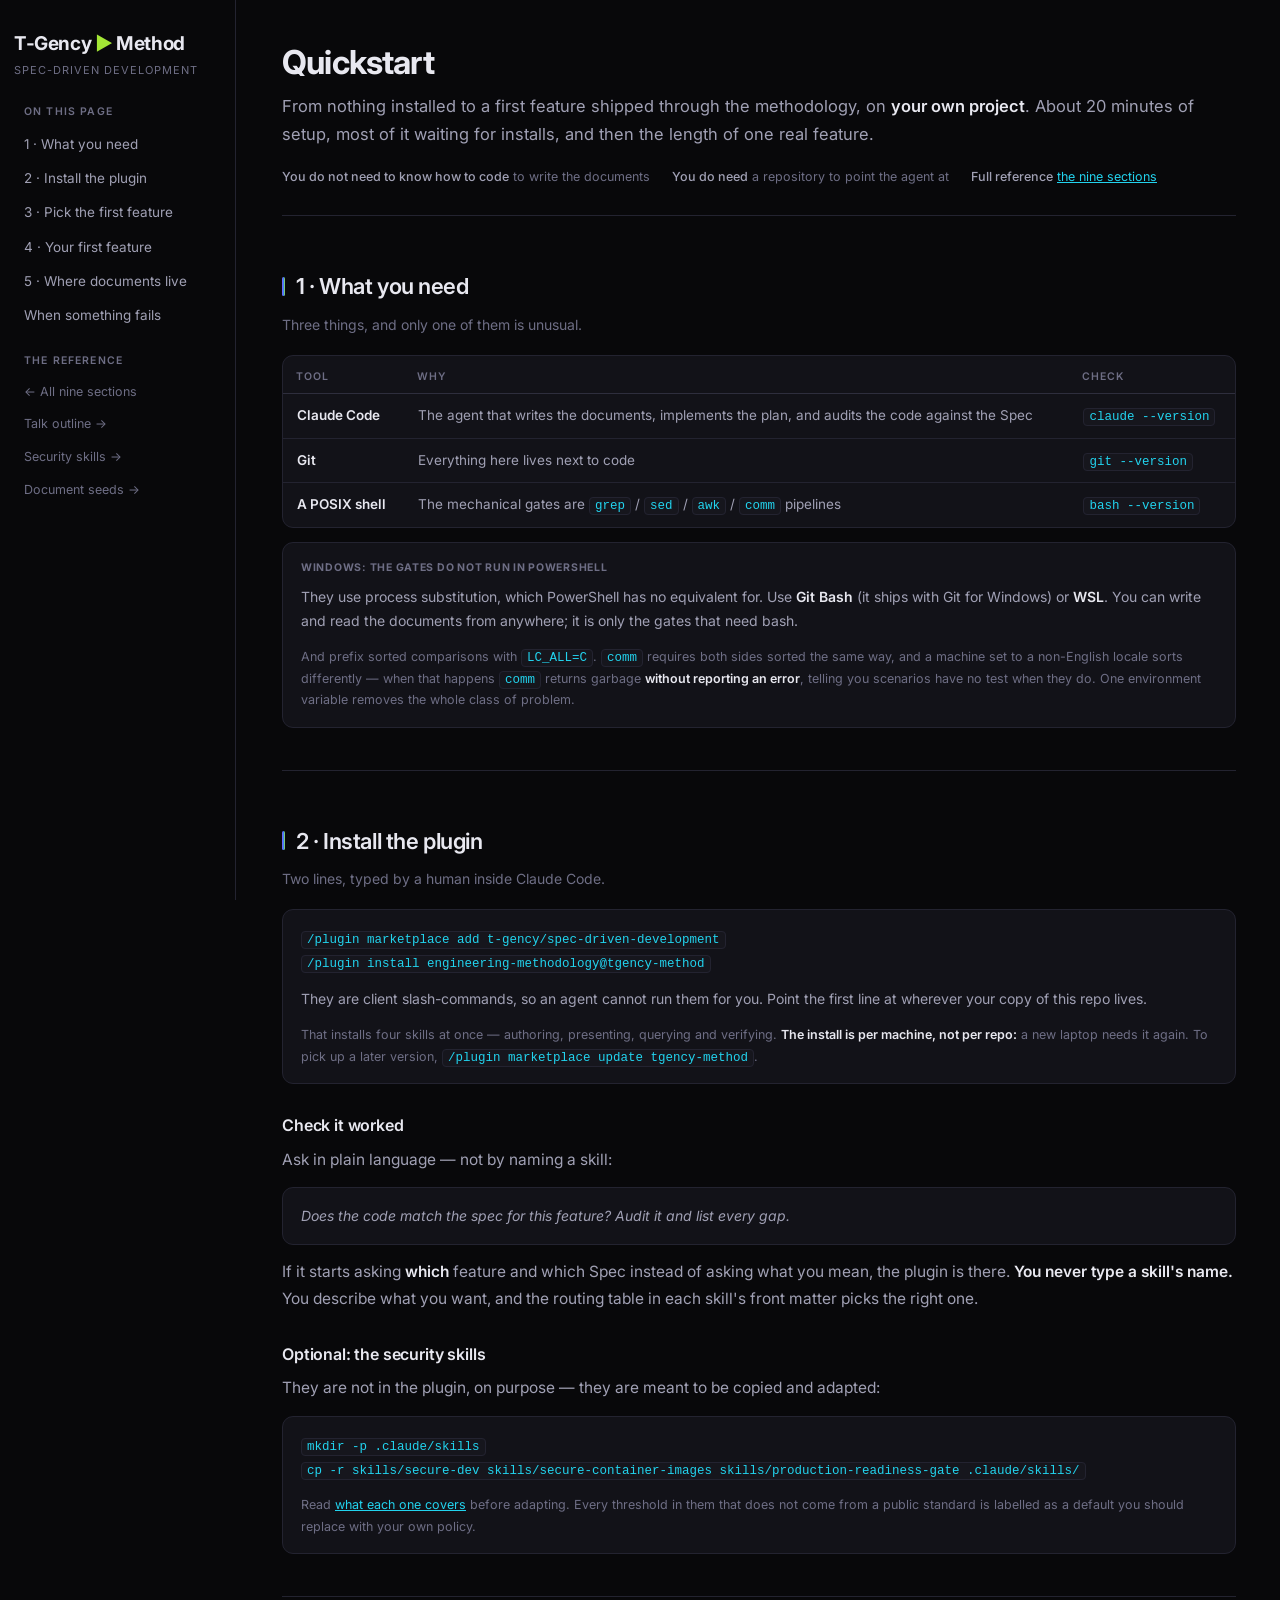
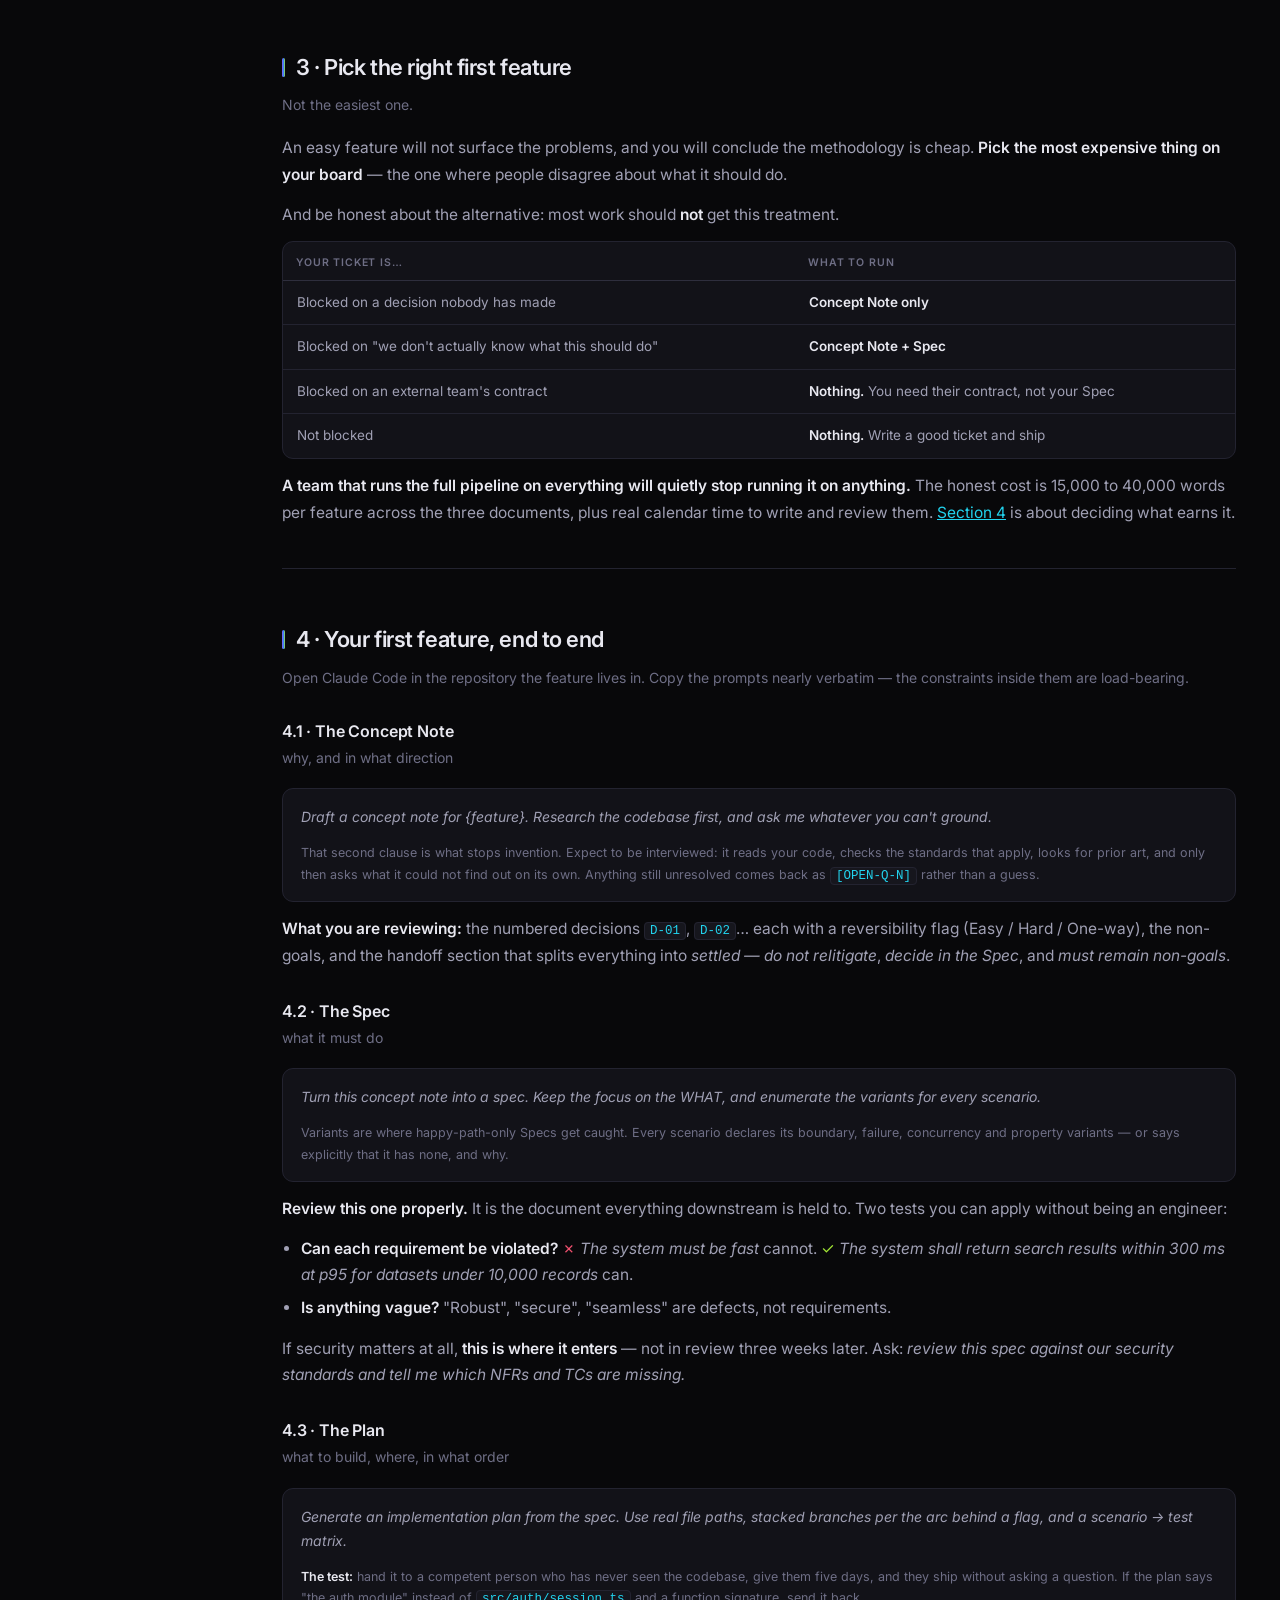
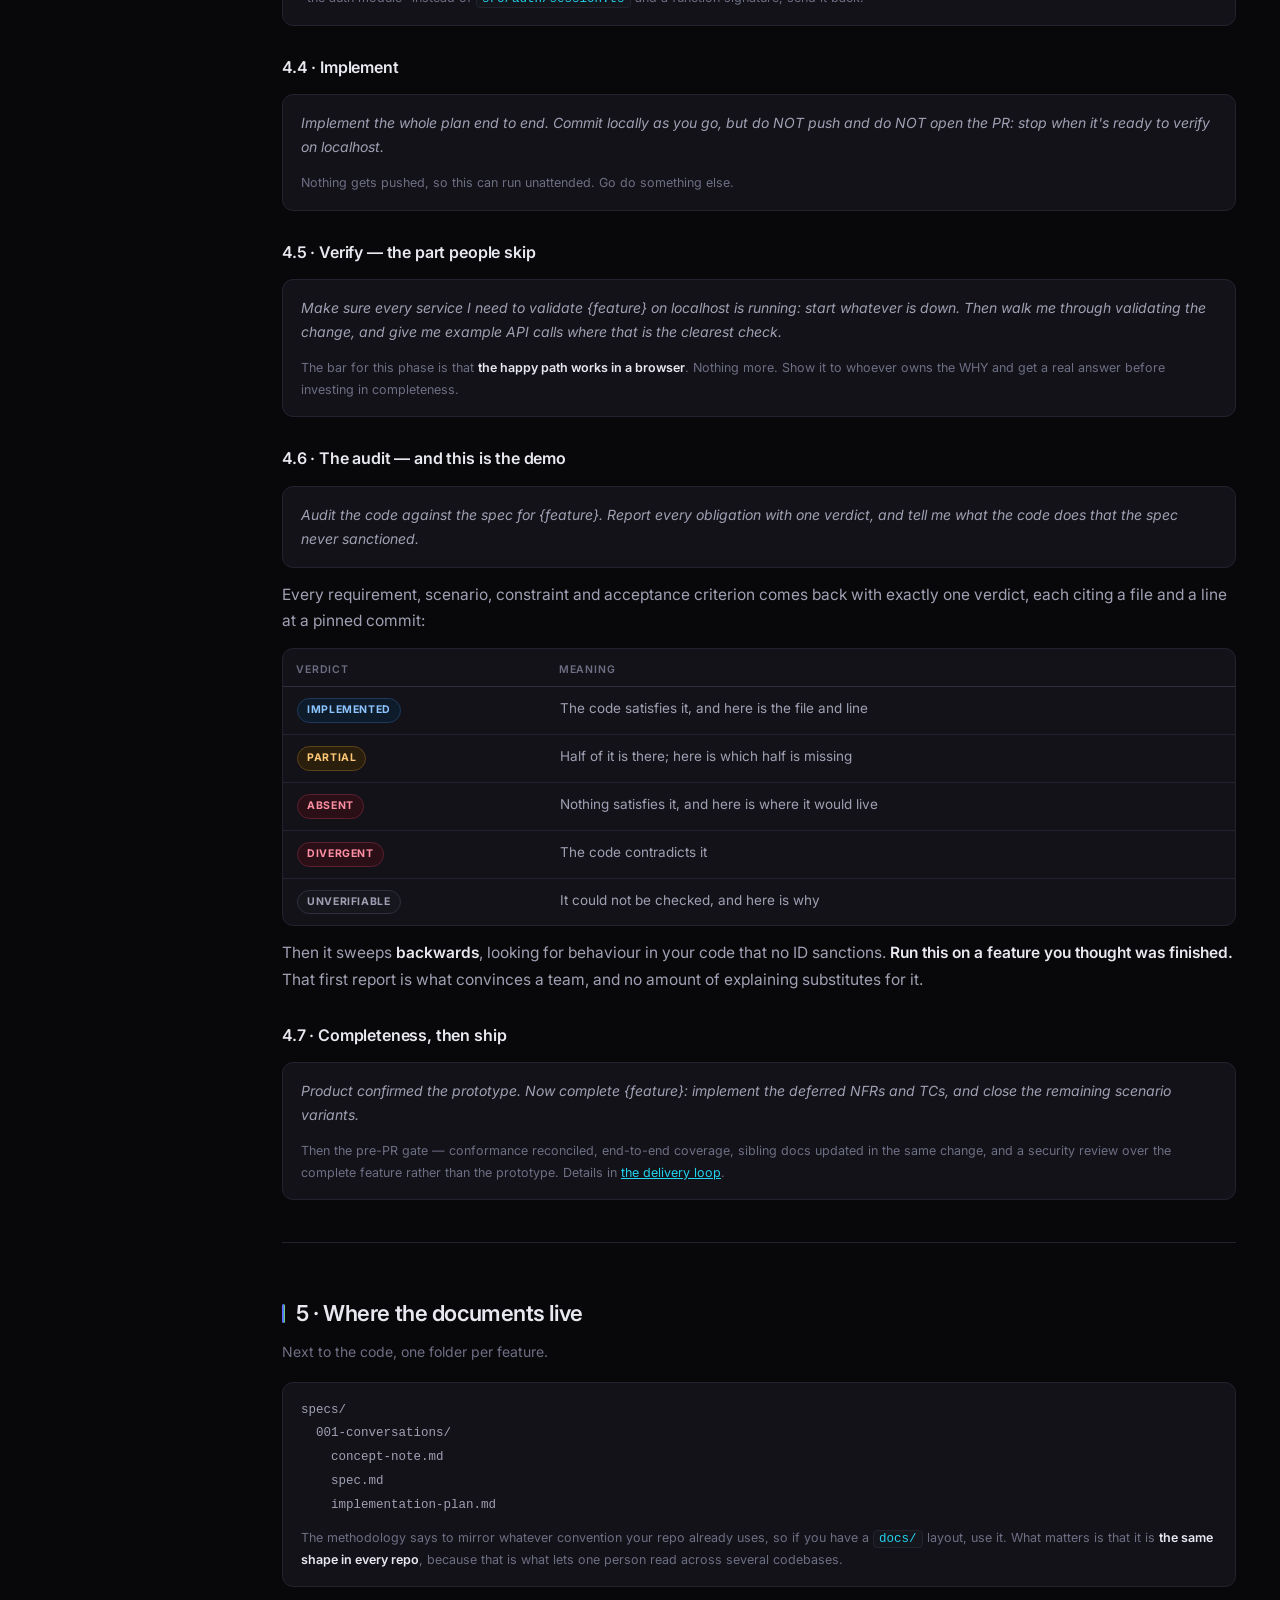
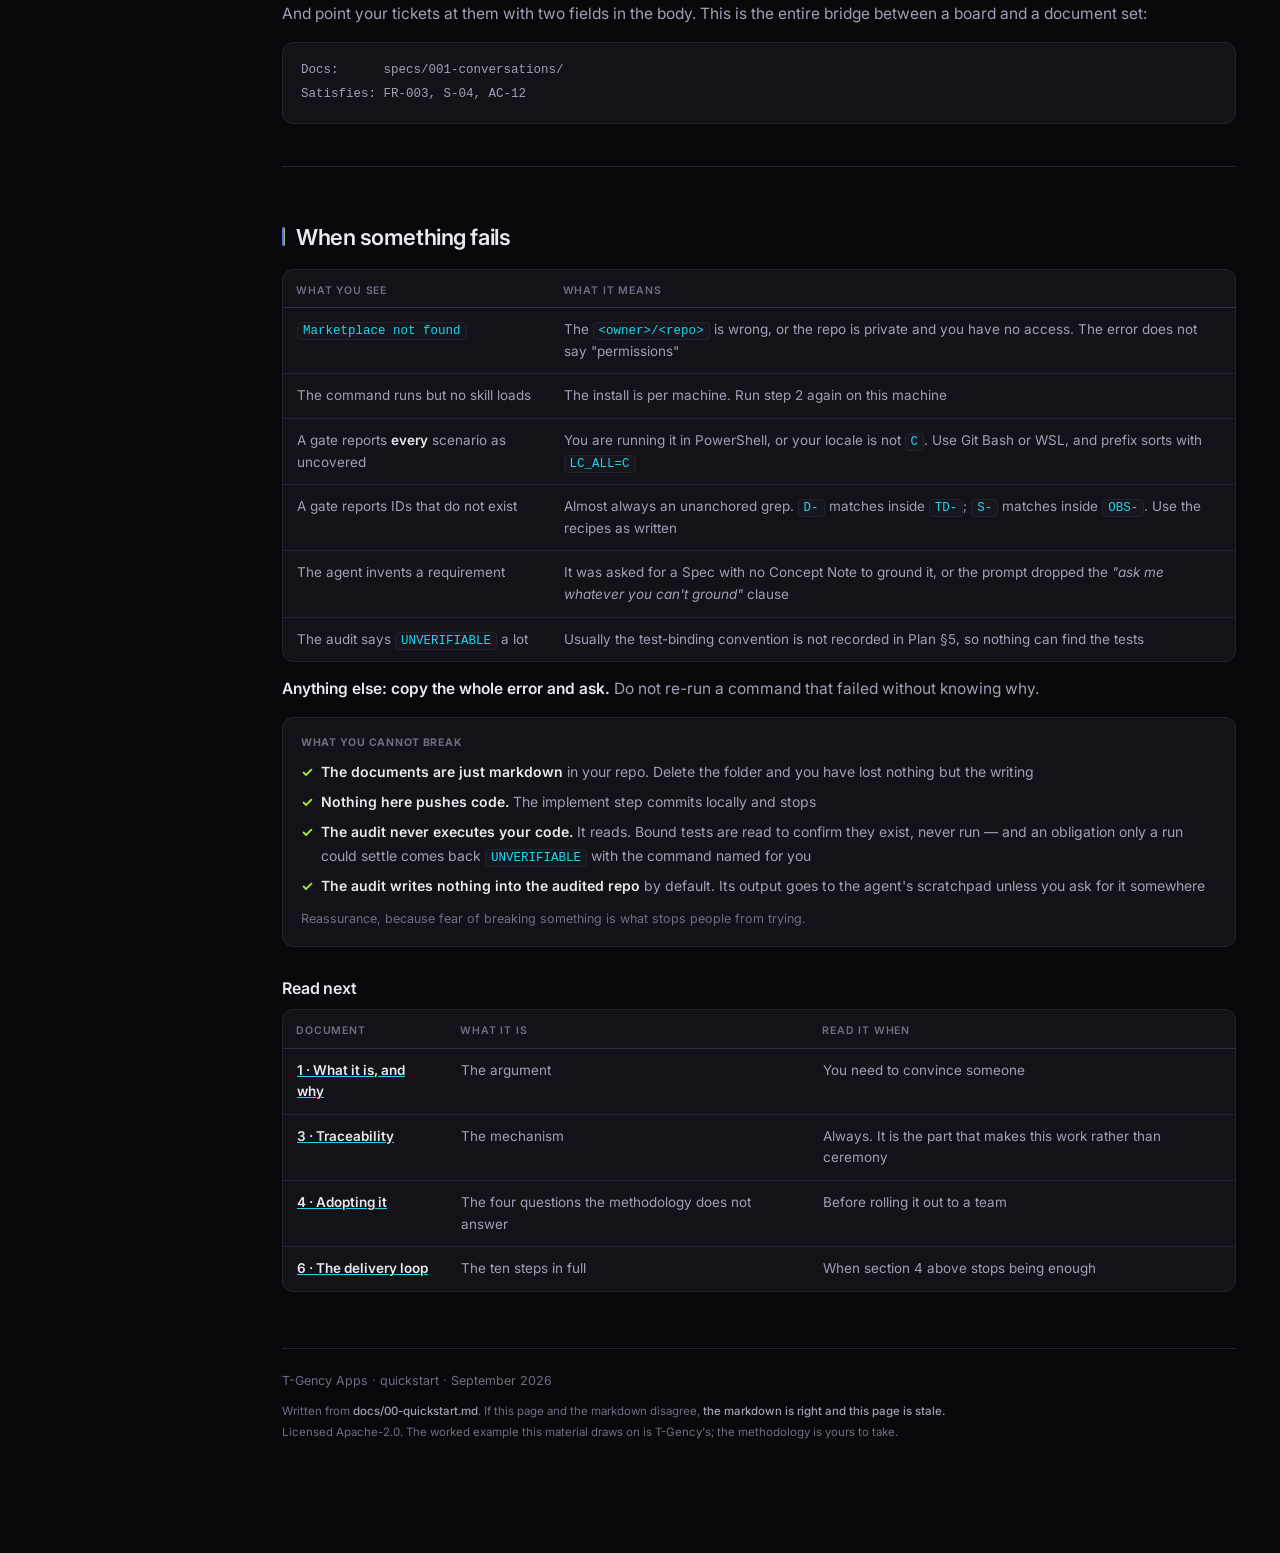
==== docs/quickstart.html @ f36f7e5c "Spec-driven development: methodology, plugin and security skills" ====
<!doctype html>
<html lang="en"><head><meta charset="utf-8">
<meta name="viewport" content="width=device-width,initial-scale=1">
<title>Quickstart · Spec-Driven Development</title>
<link rel="preconnect" href="https://fonts.googleapis.com">
<link rel="preconnect" href="https://fonts.gstatic.com" crossorigin>
<link href="https://fonts.googleapis.com/css2?family=Inter:wght@400;500;600;700&display=swap" rel="stylesheet">
<style data-src="method.css">
/* GENERATED from docs/method.css - do not edit here.
   Edit method.css and run scripts/build-site.sh */
/* =============================================================
   T-Gency method reference — one content width, one call-out.
   The width is set by the grid column, not per element, so prose,
   cards, tables and rules share the same left and right edge.
   ============================================================= */
:root{
  --bg:#08080A; --panel:#121218; --panel2:#16161D;
  --line:#232330; --line2:#2E2E3D;
  --tx:#E8E8F0; --tx2:#A0A0B4; --tx3:#6E6E85;
  --purple:#8B5CF6; --blue:#3B82F6; --cyan:#22D3EE; --green:#A3E635;
  --red:#F0506E; --amber:#F5A524;
  --grad:linear-gradient(90deg,var(--purple),var(--blue),var(--green));
  --mono:ui-monospace,"SF Mono",Menlo,Consolas,monospace;
  --sans:"Inter",-apple-system,BlinkMacSystemFont,"Segoe UI",Roboto,sans-serif;
}
*{box-sizing:border-box}
html{scroll-behavior:smooth}
body{margin:0;background:var(--bg);color:var(--tx);font:15.5px/1.65 var(--sans);-webkit-font-smoothing:antialiased}
.wrap{display:grid;grid-template-columns:236px minmax(0,1fr);max-width:1560px;margin:0 auto}

/* ---------- nav ---------- */
nav{position:sticky;top:0;height:100vh;overflow-y:auto;padding:28px 14px 40px;border-right:1px solid var(--line)}
.brand{font-size:19px;font-weight:700;letter-spacing:-.02em}
.brand span{background:var(--grad);-webkit-background-clip:text;background-clip:text;color:transparent}
.brand em{font-style:normal;color:var(--green)}
.brandsub{font-size:11px;color:var(--tx3);letter-spacing:.09em;text-transform:uppercase;margin:2px 0 24px}
nav a{display:block;padding:6px 10px;border-radius:6px;font-size:13.5px;color:var(--tx2);text-decoration:none}
nav a:hover{background:var(--panel);color:var(--tx)}
.navgrp{font-size:10.5px;letter-spacing:.11em;text-transform:uppercase;color:var(--tx3);margin:20px 0 6px 10px;font-weight:600}
nav .ext{font-size:12.5px;color:var(--tx3)}
nav .ext:hover{color:var(--tx)}

/* ---------- type ---------- */
main{padding:0 44px 110px 46px;min-width:0}
section{padding-top:52px;scroll-margin-top:12px}
h1{font-size:33px;line-height:1.15;letter-spacing:-.025em;margin:0 0 10px;font-weight:700}
h2{font-size:22px;letter-spacing:-.02em;margin:0 0 14px;font-weight:600;display:flex;align-items:center;gap:11px}
h2::before{content:"";width:3px;height:19px;border-radius:2px;background:var(--grad);flex:none}
h3{font-size:16px;margin:28px 0 8px;font-weight:600;letter-spacing:-.01em}
h4{font-size:12.5px;margin:0 0 8px;font-weight:600;letter-spacing:.05em;text-transform:uppercase;color:var(--tx2)}
p{margin:0 0 13px;color:var(--tx2);line-height:1.72}
.lead{font-size:16.5px}
.sub{font-size:14px;color:var(--tx3);margin:-6px 0 18px}
ul{margin:0 0 14px;padding-left:19px;color:var(--tx2)}
li{margin:6px 0;line-height:1.72}
strong,b{color:var(--tx);font-weight:600}
a{color:var(--cyan)}
code{font:12.5px var(--mono);background:var(--panel2);padding:1px 5px;border-radius:4px;color:var(--cyan);border:1px solid var(--line)}
hr{border:0;border-top:1px solid var(--line);margin:42px 0 0}
/* the grid column owns the measure, not the element */
main p,main ul,main ol,main li,main div,main table,main section,main hr,
main header,main h1,main h2,main h3,main h4,footer{max-width:none}

/* ---------- header ---------- */
header{padding:44px 0 28px;border-bottom:1px solid var(--line)}
.meta{display:flex;gap:22px;flex-wrap:wrap;font-size:12.5px;color:var(--tx3);margin-top:18px}
.meta b{color:var(--tx2);font-weight:500}

/* ---------- the one call-out ----------
   There used to be five frames. Five frames make a reader think each
   one is a different kind of information, when the argument simply
   continues. Two formats in the whole document: plain text, and this. */
.card,.note{
  background:var(--panel);border:1px solid var(--line);border-radius:11px;
  padding:16px 18px;margin:14px 0;font-size:14px;color:var(--tx2)
}
.card h4,.note h4{
  margin:0 0 9px;font-size:10.5px;letter-spacing:.07em;text-transform:uppercase;
  color:var(--tx3);font-weight:700
}
.card p:last-child,.card ul:last-child,.note p:last-child{margin-bottom:0}
.card b,.note b{color:var(--tx)}
/* the closing line of a call-out: same frame, less weight */
.card .src,.note .src{font-size:12.5px;color:var(--tx3);margin-top:10px;margin-bottom:0}
.src{font-size:11.5px;color:var(--tx3)}

/* ---------- tables ---------- */
.scroll{overflow-x:auto;border:1px solid var(--line);border-radius:11px;background:var(--panel);margin-bottom:14px}
table{width:100%;border-collapse:collapse;font-size:13.5px}
th{text-align:left;font-size:10.5px;letter-spacing:.08em;text-transform:uppercase;color:var(--tx3);font-weight:600;padding:12px 13px 8px;border-bottom:1px solid var(--line2);white-space:nowrap}
td{padding:11px 14px;border-bottom:1px solid var(--line);color:var(--tx2);vertical-align:top;line-height:1.6}
tr:last-child td{border-bottom:0}
td p,td ul{max-width:none}

/* ---------- inline status ---------- */
.pill{display:inline-flex;font-size:10.5px;font-weight:700;letter-spacing:.06em;text-transform:uppercase;padding:3px 9px;border-radius:20px;border:1px solid;white-space:nowrap}
.p-red{color:#FF8FA3;border-color:#5C1F2E;background:#2A0F17}
.p-amb{color:#FFC978;border-color:#5C4318;background:#2A1F0C}
.p-blu{color:#8FC5FF;border-color:#1E3A5C;background:#0D1B2A}
.p-gry{color:var(--tx2);border-color:var(--line2);background:var(--panel2)}
.p-pur{color:#C4A8FF;border-color:#3D2A5C;background:#190F2A}
.yes{color:var(--green)}.no{color:var(--red)}.part{color:var(--amber)}

/* ---------- checked list ---------- */
.tick{list-style:none;padding:0;margin:0 0 6px}
.tick li{padding-left:20px;position:relative;margin:6px 0;font-size:14px}
.tick li::before{position:absolute;left:0;font-weight:700}
.tick li.y::before{content:"\2713";color:var(--green)}
.tick li.p::before{content:"~";color:var(--amber);font-size:16px;top:-2px}
.tick li.n::before{content:"\2715";color:var(--red);font-size:12px;top:2px}

/* ---------- chain / code block ---------- */
.chain{font:12.5px/1.9 var(--mono);color:var(--tx2);margin:0}
.chain code{background:none;border:0;padding:0}

footer{margin-top:56px;padding-top:22px;border-top:1px solid var(--line);font-size:12.5px;color:var(--tx3)}
footer .met{margin-top:10px;font-size:11.5px;line-height:1.8}
footer .met b{color:var(--tx2);font-weight:500}

@media(max-width:900px){
  .wrap{grid-template-columns:1fr}
  nav{position:static;height:auto;border-right:0;border-bottom:1px solid var(--line)}
  main{padding:0 20px 80px}
  h1{font-size:26px}
}
</style>
</head><body>
<div class="wrap">
<nav>
  <div class="brand">T-Gency <em>&#9654;</em> Method</div>
  <div class="brandsub">Spec-Driven Development</div>

  <div class="navgrp">On this page</div>
  <a href="#need">1 &middot; What you need</a>
  <a href="#install">2 &middot; Install the plugin</a>
  <a href="#pick">3 &middot; Pick the first feature</a>
  <a href="#loop">4 &middot; Your first feature</a>
  <a href="#where">5 &middot; Where documents live</a>
  <a href="#fails">When something fails</a>

  <div class="navgrp">The reference</div>
  <a class="ext" href="index.html">&larr; All nine sections</a>
  <a class="ext" href="talk-outline.html">Talk outline &rarr;</a>
  <a class="ext" href="skills.html">Security skills &rarr;</a>
  <a class="ext" href="seeds.html">Document seeds &rarr;</a>
</nav>
<main>
<header>
  <h1>Quickstart</h1>
  <p class="lead">From nothing installed to a first feature shipped through the methodology, on <b>your own project</b>. About 20 minutes of setup, most of it waiting for installs, and then the length of one real feature.</p>
  <div class="meta">
    <span><b>You do not need to know how to code</b> to write the documents</span>
    <span><b>You do need</b> a repository to point the agent at</span>
    <span><b>Full reference</b> <a href="index.html">the nine sections</a></span>
  </div>
</header>

<section id="need"><h2>1 &middot; What you need</h2>
<p class="sub">Three things, and only one of them is unusual.</p>

<div class="scroll"><table>
<thead><tr><th>Tool</th><th>Why</th><th>Check</th></tr></thead>
<tbody>
<tr><td><b>Claude Code</b></td><td>The agent that writes the documents, implements the plan, and audits the code against the Spec</td><td><code>claude --version</code></td></tr>
<tr><td><b>Git</b></td><td>Everything here lives next to code</td><td><code>git --version</code></td></tr>
<tr><td><b>A POSIX shell</b></td><td>The mechanical gates are <code>grep</code> / <code>sed</code> / <code>awk</code> / <code>comm</code> pipelines</td><td><code>bash --version</code></td></tr>
</tbody></table></div>

<div class="card">
  <h4>Windows: the gates do not run in PowerShell</h4>
  <p>They use process substitution, which PowerShell has no equivalent for. Use <b>Git Bash</b> (it ships with Git for Windows) or <b>WSL</b>. You can write and read the documents from anywhere; it is only the gates that need bash.</p>
  <p class="src">And prefix sorted comparisons with <code>LC_ALL=C</code>. <code>comm</code> requires both sides sorted the same way, and a machine set to a non-English locale sorts differently &mdash; when that happens <code>comm</code> returns garbage <b>without reporting an error</b>, telling you scenarios have no test when they do. One environment variable removes the whole class of problem.</p>
</div>
</section>

<hr class="div">
<section id="install"><h2>2 &middot; Install the plugin</h2>
<p class="sub">Two lines, typed by a human inside Claude Code.</p>

<div class="card">
  <p><code>/plugin marketplace add t-gency/spec-driven-development</code><br>
     <code>/plugin install engineering-methodology@tgency-method</code></p>
  <p>They are client slash-commands, so an agent cannot run them for you. Point the first line at wherever your copy of this repo lives.</p>
  <p class="src">That installs four skills at once &mdash; authoring, presenting, querying and verifying. <b>The install is per machine, not per repo:</b> a new laptop needs it again. To pick up a later version, <code>/plugin marketplace update tgency-method</code>.</p>
</div>

<h3>Check it worked</h3>
<p>Ask in plain language &mdash; not by naming a skill:</p>
<div class="card"><p><i>Does the code match the spec for this feature? Audit it and list every gap.</i></p></div>
<p>If it starts asking <b>which</b> feature and which Spec instead of asking what you mean, the plugin is there. <b>You never type a skill's name.</b> You describe what you want, and the routing table in each skill's front matter picks the right one.</p>

<h3>Optional: the security skills</h3>
<p>They are not in the plugin, on purpose &mdash; they are meant to be copied and adapted:</p>
<div class="card">
  <p><code>mkdir -p .claude/skills</code><br>
     <code>cp -r skills/secure-dev skills/secure-container-images skills/production-readiness-gate .claude/skills/</code></p>
  <p class="src">Read <a href="skills.html">what each one covers</a> before adapting. Every threshold in them that does not come from a public standard is labelled as a default you should replace with your own policy.</p>
</div>
</section>

<hr class="div">
<section id="pick"><h2>3 &middot; Pick the right first feature</h2>
<p class="sub">Not the easiest one.</p>

<p>An easy feature will not surface the problems, and you will conclude the methodology is cheap. <b>Pick the most expensive thing on your board</b> &mdash; the one where people disagree about what it should do.</p>

<p>And be honest about the alternative: most work should <b>not</b> get this treatment.</p>

<div class="scroll"><table>
<thead><tr><th>Your ticket is&hellip;</th><th>What to run</th></tr></thead>
<tbody>
<tr><td>Blocked on a decision nobody has made</td><td><b>Concept Note only</b></td></tr>
<tr><td>Blocked on "we don't actually know what this should do"</td><td><b>Concept Note + Spec</b></td></tr>
<tr><td>Blocked on an external team's contract</td><td><b>Nothing.</b> You need their contract, not your Spec</td></tr>
<tr><td>Not blocked</td><td><b>Nothing.</b> Write a good ticket and ship</td></tr>
</tbody></table></div>

<p><b>A team that runs the full pipeline on everything will quietly stop running it on anything.</b> The honest cost is 15,000 to 40,000 words per feature across the three documents, plus real calendar time to write and review them. <a href="index.html#adopting">Section 4</a> is about deciding what earns it.</p>
</section>

<hr class="div">
<section id="loop"><h2>4 &middot; Your first feature, end to end</h2>
<p class="sub">Open Claude Code in the repository the feature lives in. Copy the prompts nearly verbatim &mdash; the constraints inside them are load-bearing.</p>

<h3>4.1 &middot; The Concept Note</h3>
<p class="sub">why, and in what direction</p>
<div class="card"><p><i>Draft a concept note for {feature}. Research the codebase first, and ask me whatever you can't ground.</i></p>
<p class="src">That second clause is what stops invention. Expect to be interviewed: it reads your code, checks the standards that apply, looks for prior art, and only then asks what it could not find out on its own. Anything still unresolved comes back as <code>[OPEN-Q-N]</code> rather than a guess.</p></div>
<p><b>What you are reviewing:</b> the numbered decisions <code>D-01</code>, <code>D-02</code>&hellip; each with a reversibility flag (Easy / Hard / One-way), the non-goals, and the handoff section that splits everything into <i>settled &mdash; do not relitigate</i>, <i>decide in the Spec</i>, and <i>must remain non-goals</i>.</p>

<h3>4.2 &middot; The Spec</h3>
<p class="sub">what it must do</p>
<div class="card"><p><i>Turn this concept note into a spec. Keep the focus on the WHAT, and enumerate the variants for every scenario.</i></p>
<p class="src">Variants are where happy-path-only Specs get caught. Every scenario declares its boundary, failure, concurrency and property variants &mdash; or says explicitly that it has none, and why.</p></div>

<p><b>Review this one properly.</b> It is the document everything downstream is held to. Two tests you can apply without being an engineer:</p>
<ul>
  <li><b>Can each requirement be violated?</b> <span class="no">&#10007;</span> <i>The system must be fast</i> cannot. <span class="yes">&#10003;</span> <i>The system shall return search results within 300 ms at p95 for datasets under 10,000 records</i> can.</li>
  <li><b>Is anything vague?</b> "Robust", "secure", "seamless" are defects, not requirements.</li>
</ul>
<p>If security matters at all, <b>this is where it enters</b> &mdash; not in review three weeks later. Ask: <i>review this spec against our security standards and tell me which NFRs and TCs are missing.</i></p>

<h3>4.3 &middot; The Plan</h3>
<p class="sub">what to build, where, in what order</p>
<div class="card"><p><i>Generate an implementation plan from the spec. Use real file paths, stacked branches per the arc behind a flag, and a scenario &rarr; test matrix.</i></p>
<p class="src"><b>The test:</b> hand it to a competent person who has never seen the codebase, give them five days, and they ship without asking a question. If the plan says "the auth module" instead of <code>src/auth/session.ts</code> and a function signature, send it back.</p></div>

<h3>4.4 &middot; Implement</h3>
<div class="card"><p><i>Implement the whole plan end to end. Commit locally as you go, but do NOT push and do NOT open the PR: stop when it's ready to verify on localhost.</i></p>
<p class="src">Nothing gets pushed, so this can run unattended. Go do something else.</p></div>

<h3>4.5 &middot; Verify &mdash; the part people skip</h3>
<div class="card"><p><i>Make sure every service I need to validate {feature} on localhost is running: start whatever is down. Then walk me through validating the change, and give me example API calls where that is the clearest check.</i></p>
<p class="src">The bar for this phase is that <b>the happy path works in a browser</b>. Nothing more. Show it to whoever owns the WHY and get a real answer before investing in completeness.</p></div>

<h3>4.6 &middot; The audit &mdash; and this is the demo</h3>
<div class="card"><p><i>Audit the code against the spec for {feature}. Report every obligation with one verdict, and tell me what the code does that the spec never sanctioned.</i></p></div>

<p>Every requirement, scenario, constraint and acceptance criterion comes back with exactly one verdict, each citing a file and a line at a pinned commit:</p>

<div class="scroll"><table>
<thead><tr><th>Verdict</th><th>Meaning</th></tr></thead>
<tbody>
<tr><td><span class="pill p-blu">IMPLEMENTED</span></td><td>The code satisfies it, and here is the file and line</td></tr>
<tr><td><span class="pill p-amb">PARTIAL</span></td><td>Half of it is there; here is which half is missing</td></tr>
<tr><td><span class="pill p-red">ABSENT</span></td><td>Nothing satisfies it, and here is where it would live</td></tr>
<tr><td><span class="pill p-red">DIVERGENT</span></td><td>The code contradicts it</td></tr>
<tr><td><span class="pill p-gry">UNVERIFIABLE</span></td><td>It could not be checked, and here is why</td></tr>
</tbody></table></div>

<p>Then it sweeps <b>backwards</b>, looking for behaviour in your code that no ID sanctions. <b>Run this on a feature you thought was finished.</b> That first report is what convinces a team, and no amount of explaining substitutes for it.</p>

<h3>4.7 &middot; Completeness, then ship</h3>
<div class="card"><p><i>Product confirmed the prototype. Now complete {feature}: implement the deferred NFRs and TCs, and close the remaining scenario variants.</i></p>
<p class="src">Then the pre-PR gate &mdash; conformance reconciled, end-to-end coverage, sibling docs updated in the same change, and a security review over the complete feature rather than the prototype. Details in <a href="index.html#loop">the delivery loop</a>.</p></div>
</section>

<hr class="div">
<section id="where"><h2>5 &middot; Where the documents live</h2>
<p class="sub">Next to the code, one folder per feature.</p>

<div class="card">
  <p class="chain">specs/<br>
  &nbsp;&nbsp;001-conversations/<br>
  &nbsp;&nbsp;&nbsp;&nbsp;concept-note.md<br>
  &nbsp;&nbsp;&nbsp;&nbsp;spec.md<br>
  &nbsp;&nbsp;&nbsp;&nbsp;implementation-plan.md</p>
  <p class="src">The methodology says to mirror whatever convention your repo already uses, so if you have a <code>docs/</code> layout, use it. What matters is that it is <b>the same shape in every repo</b>, because that is what lets one person read across several codebases.</p>
</div>

<p>And point your tickets at them with two fields in the body. This is the entire bridge between a board and a document set:</p>

<div class="card"><p class="chain">Docs:&nbsp;&nbsp;&nbsp;&nbsp;&nbsp;&nbsp;specs/001-conversations/<br>Satisfies: FR-003, S-04, AC-12</p></div>
</section>

<hr class="div">
<section id="fails"><h2>When something fails</h2>

<div class="scroll"><table>
<thead><tr><th>What you see</th><th>What it means</th></tr></thead>
<tbody>
<tr><td><code>Marketplace not found</code></td><td>The <code>&lt;owner&gt;/&lt;repo&gt;</code> is wrong, or the repo is private and you have no access. The error does not say "permissions"</td></tr>
<tr><td>The command runs but no skill loads</td><td>The install is per machine. Run step 2 again on this machine</td></tr>
<tr><td>A gate reports <b>every</b> scenario as uncovered</td><td>You are running it in PowerShell, or your locale is not <code>C</code>. Use Git Bash or WSL, and prefix sorts with <code>LC_ALL=C</code></td></tr>
<tr><td>A gate reports IDs that do not exist</td><td>Almost always an unanchored grep. <code>D-</code> matches inside <code>TD-</code>; <code>S-</code> matches inside <code>OBS-</code>. Use the recipes as written</td></tr>
<tr><td>The agent invents a requirement</td><td>It was asked for a Spec with no Concept Note to ground it, or the prompt dropped the <i>"ask me whatever you can't ground"</i> clause</td></tr>
<tr><td>The audit says <code>UNVERIFIABLE</code> a lot</td><td>Usually the test-binding convention is not recorded in Plan &sect;5, so nothing can find the tests</td></tr>
</tbody></table></div>

<p><b>Anything else: copy the whole error and ask.</b> Do not re-run a command that failed without knowing why.</p>

<div class="card">
  <h4>What you cannot break</h4>
  <ul class="tick">
    <li class="y"><b>The documents are just markdown</b> in your repo. Delete the folder and you have lost nothing but the writing</li>
    <li class="y"><b>Nothing here pushes code.</b> The implement step commits locally and stops</li>
    <li class="y"><b>The audit never executes your code.</b> It reads. Bound tests are read to confirm they exist, never run &mdash; and an obligation only a run could settle comes back <code>UNVERIFIABLE</code> with the command named for you</li>
    <li class="y"><b>The audit writes nothing into the audited repo</b> by default. Its output goes to the agent's scratchpad unless you ask for it somewhere</li>
  </ul>
  <p class="src">Reassurance, because fear of breaking something is what stops people from trying.</p>
</div>

<h3>Read next</h3>
<div class="scroll"><table>
<thead><tr><th>Document</th><th>What it is</th><th>Read it when</th></tr></thead>
<tbody>
<tr><td><a href="index.html#why"><b>1 &middot; What it is, and why</b></a></td><td>The argument</td><td>You need to convince someone</td></tr>
<tr><td><a href="index.html#traceability"><b>3 &middot; Traceability</b></a></td><td>The mechanism</td><td>Always. It is the part that makes this work rather than ceremony</td></tr>
<tr><td><a href="index.html#adopting"><b>4 &middot; Adopting it</b></a></td><td>The four questions the methodology does not answer</td><td>Before rolling it out to a team</td></tr>
<tr><td><a href="index.html#loop"><b>6 &middot; The delivery loop</b></a></td><td>The ten steps in full</td><td>When section 4 above stops being enough</td></tr>
</tbody></table></div>
</section>

<footer>
  T-Gency Apps &middot; quickstart &middot; September 2026
  <div class="met">
    Written from <b>docs/00-quickstart.md</b>. If this page and the markdown disagree, <b>the markdown is right and this page is stale.</b><br>
    Licensed Apache-2.0. The worked example this material draws on is T-Gency's; the methodology is yours to take.
  </div>
</footer>
</main>
</div>
</body></html>
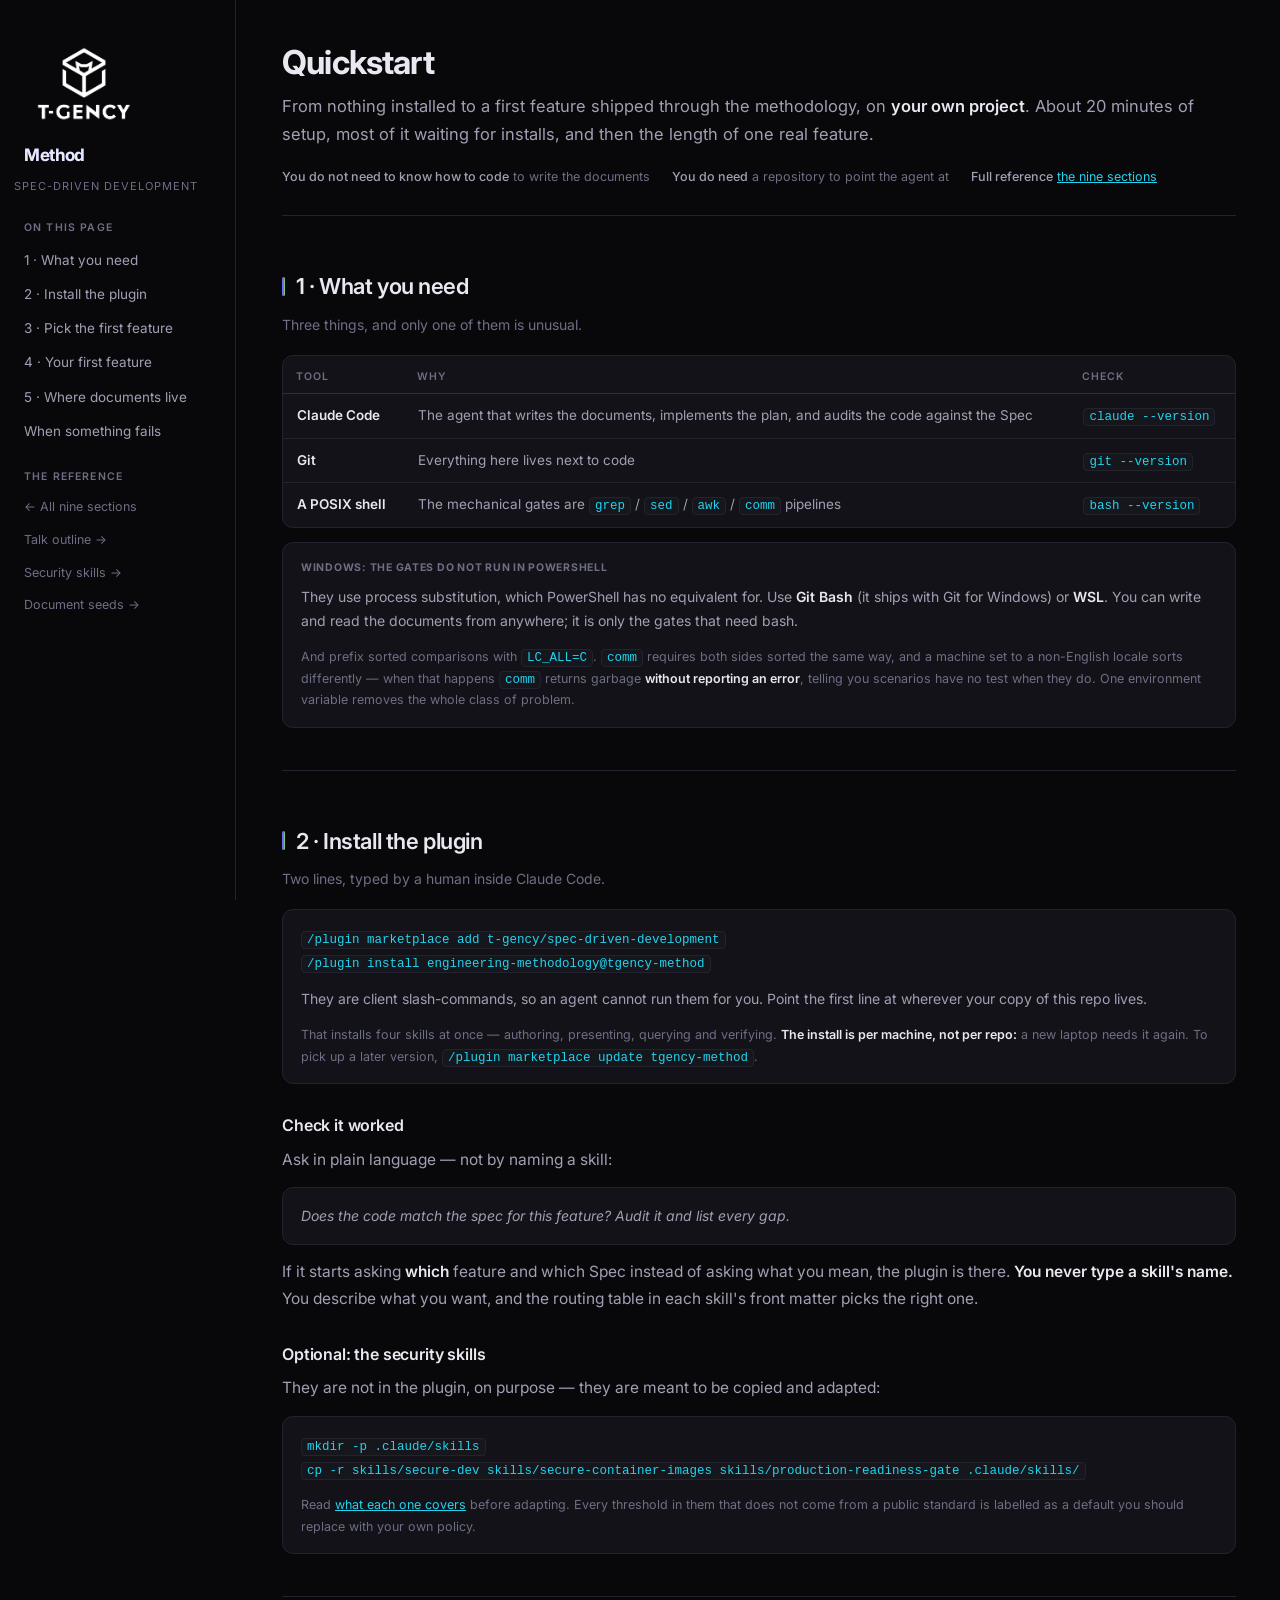
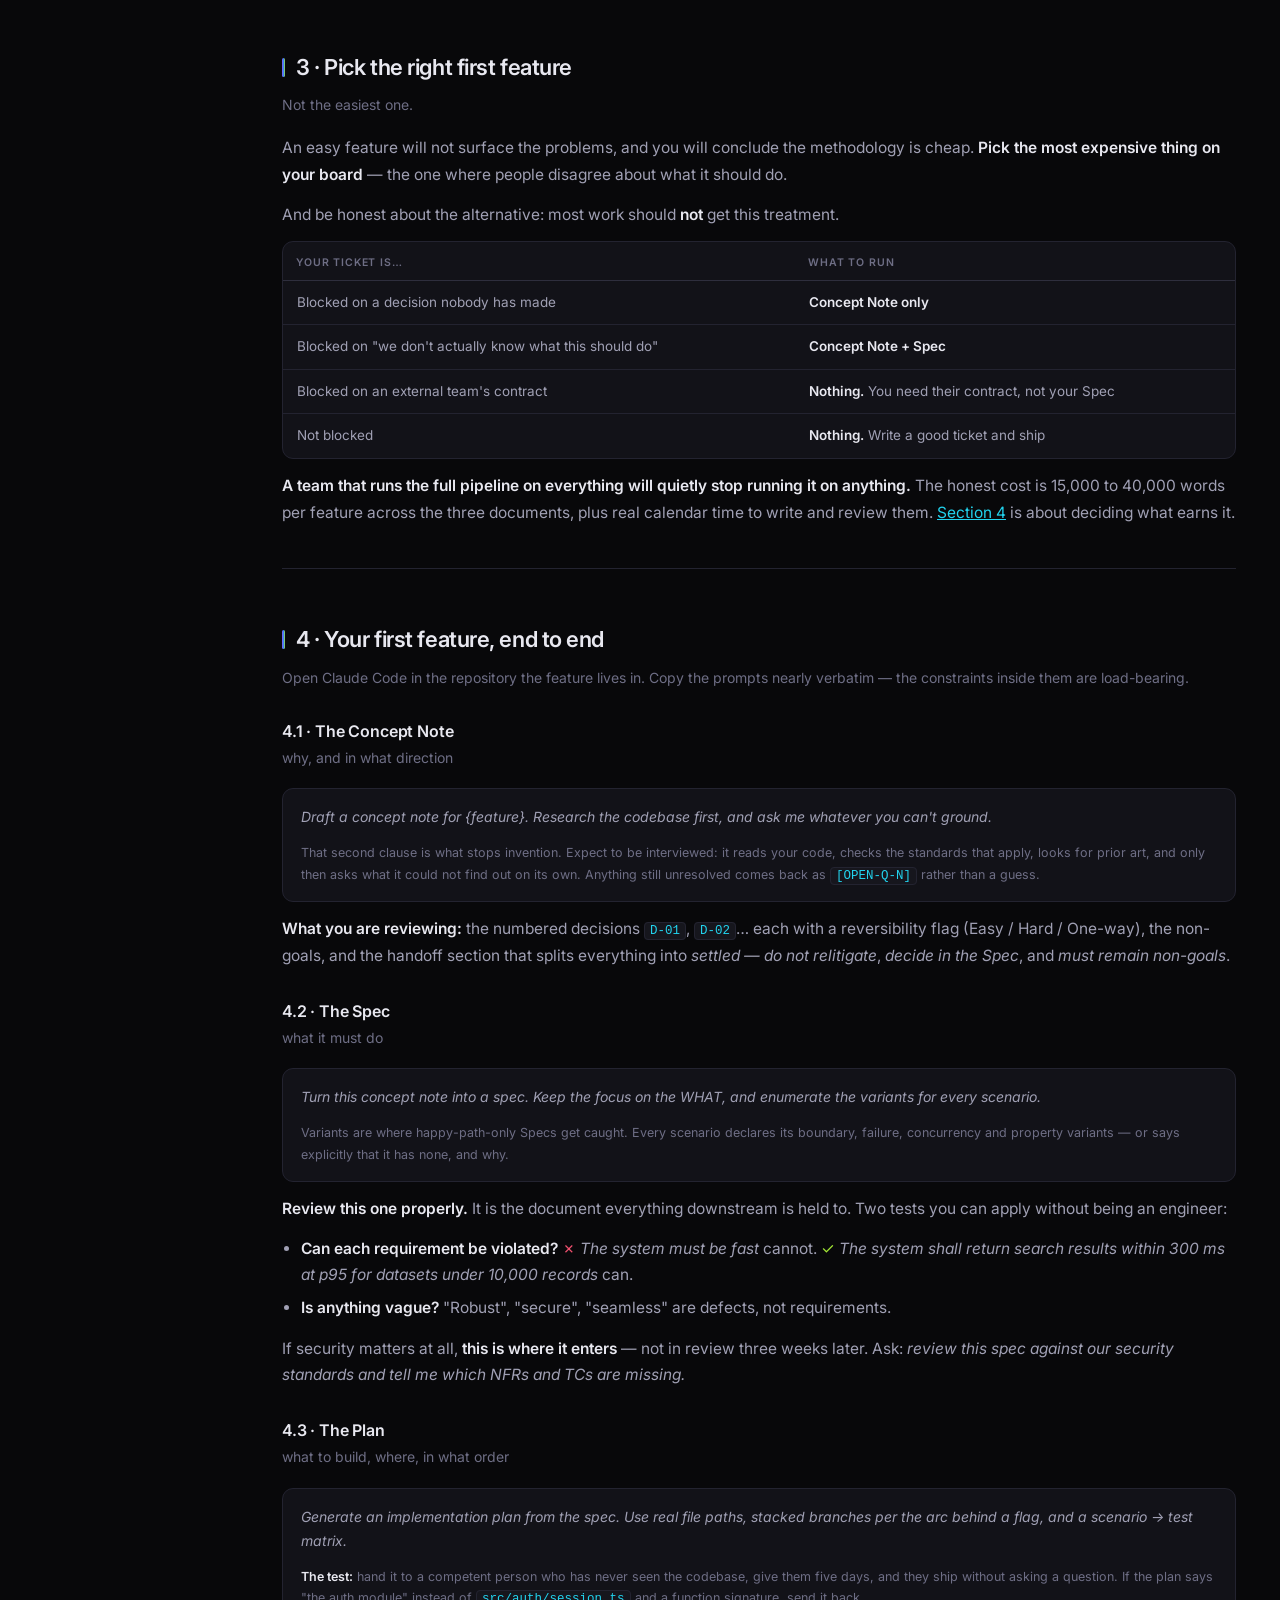
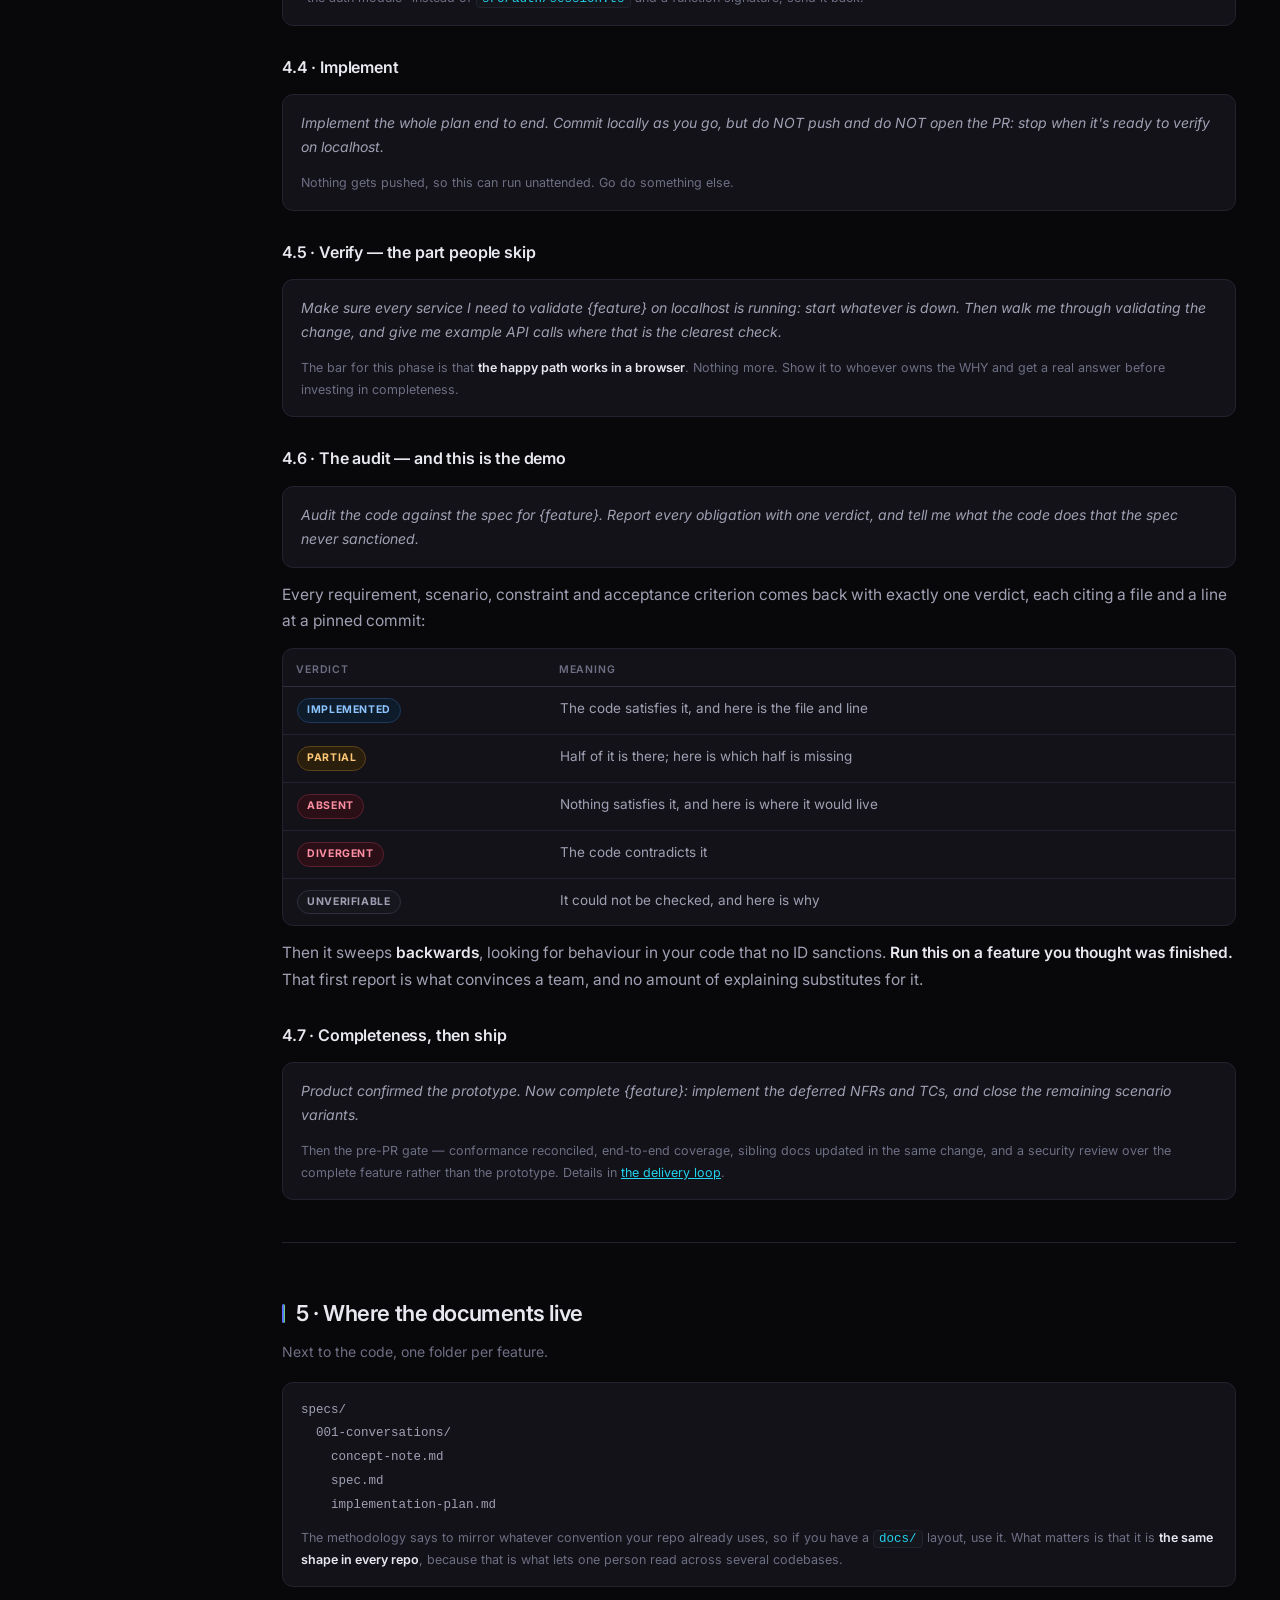
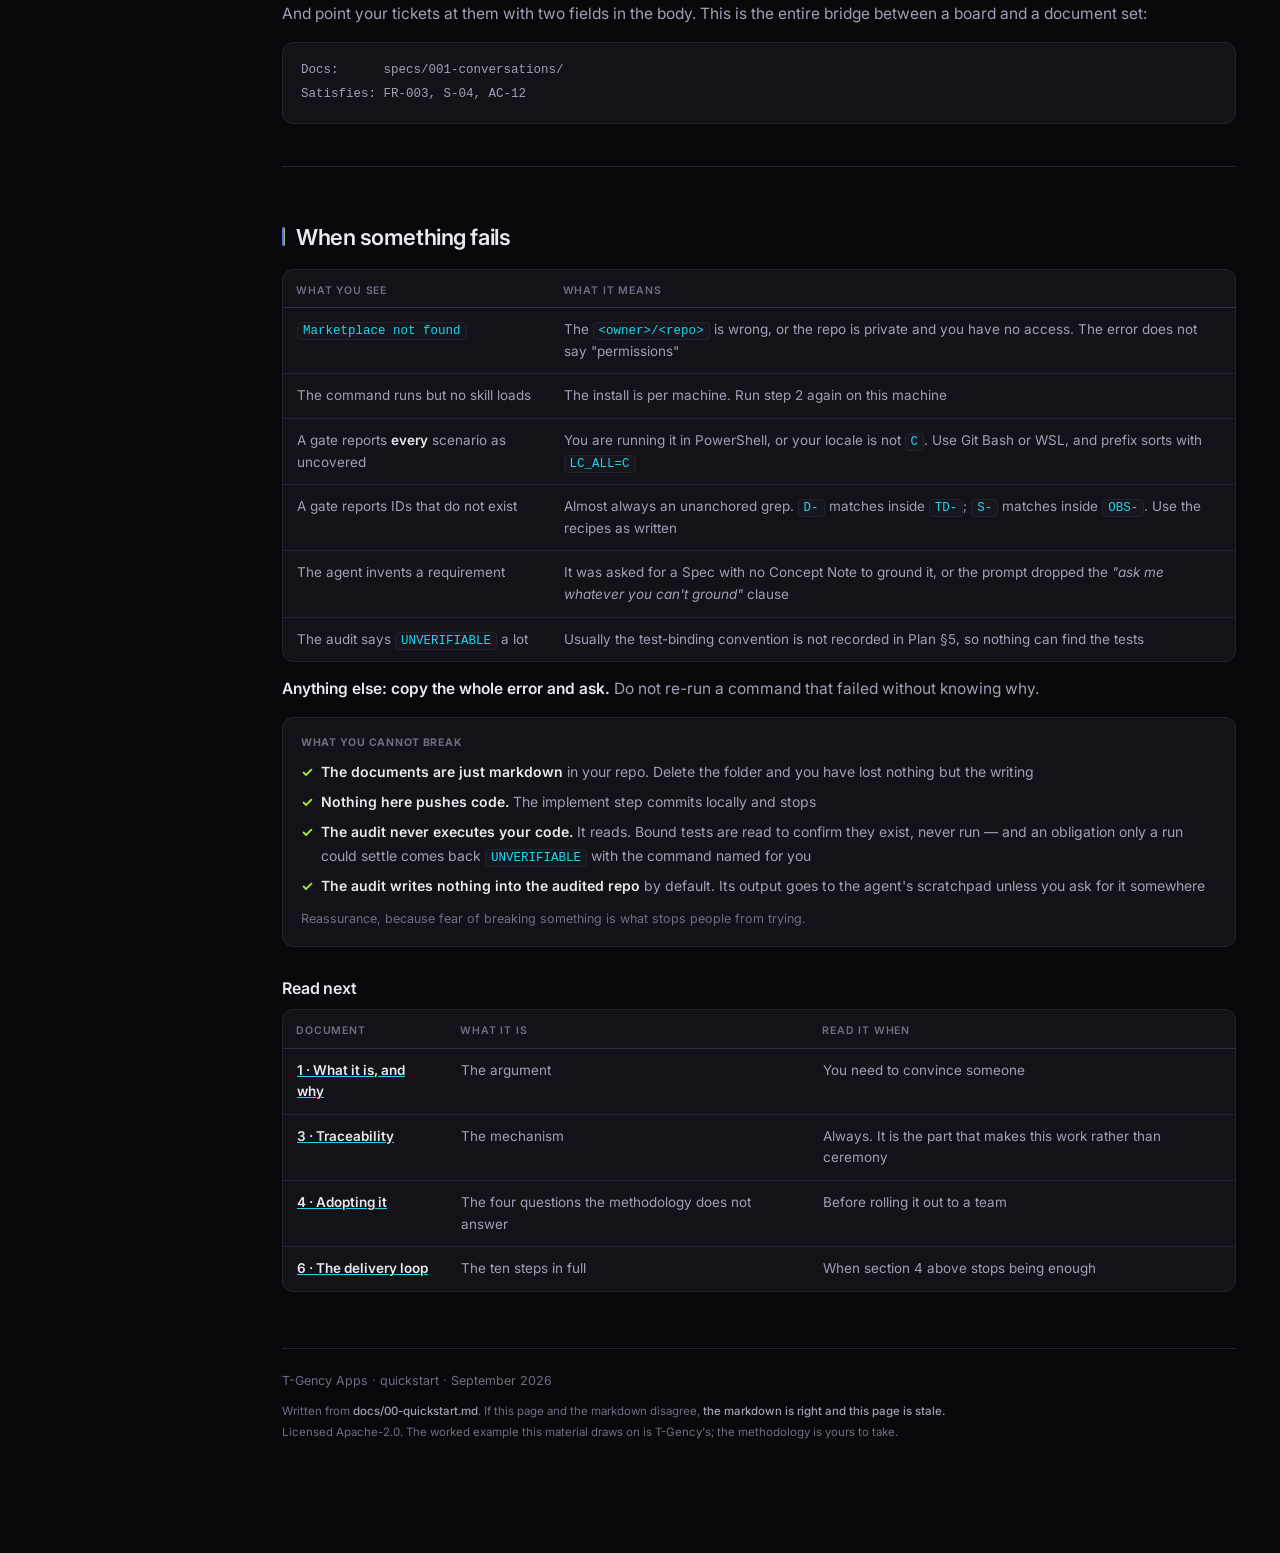
==== commit 3ef9c783: "Add branding, the branching figure, and fix the CI script permissions" ====
--- a/docs/quickstart.html
+++ b/docs/quickstart.html
@@ -123,11 +123,64 @@
   main{padding:0 20px 80px}
   h1{font-size:26px}
 }
+
+/* ---------- figures ----------
+   The delivery loop is a CSS grid rather than SVG: it is mostly text, and text
+   in a grid stays selectable, searchable and responsive. The roles figure IS
+   an SVG, because its claim is the two crossing edges - which prose cannot
+   show and a table flattens. */
+figure{margin:20px 0 8px}
+figcaption{font-size:12.5px;color:var(--tx3);margin-top:10px;line-height:1.65}
+figcaption b{color:var(--tx2)}
+
+.loop{display:grid;gap:11px}
+.band{border:1px solid var(--line);border-radius:12px;padding:15px 17px;background:#0C0C11;display:grid;gap:11px}
+.bandlabel{font:600 10.5px/1 var(--mono);letter-spacing:.13em;text-transform:uppercase}
+.b1 .bandlabel{color:var(--purple)}
+.b2 .bandlabel{color:var(--green)}
+
+.step{display:grid;grid-template-columns:160px minmax(140px,1fr) minmax(0,1.45fr);gap:16px;align-items:start}
+.who{font-size:11.5px;color:var(--tx3);text-align:right;padding-top:12px;line-height:1.45}
+.who i{display:block;font-style:normal;color:#50506A;font-size:10.5px}
+.node{position:relative;border:1px solid var(--line2);border-radius:9px;background:var(--panel);
+      padding:11px 14px;display:flex;gap:11px;align-items:baseline}
+.node .n{font:600 10.5px var(--mono);color:var(--tx3);flex:none}
+.node .t{font-size:14.5px;font-weight:600;color:var(--tx)}
+.node.hot{border-color:var(--purple)}
+.step:not(:last-child) .node::after{content:"";position:absolute;left:50%;top:calc(100% + 1px);
+      width:1px;height:11px;background:var(--line2)}
+.ann{font-size:12.5px;color:var(--tx2);padding-top:8px;line-height:1.6}
+.ann em{display:block;font-style:normal;color:var(--tx3);font-size:11.5px;margin-top:1px}
+.ann .f{font:11.5px var(--mono);color:var(--cyan)}
+.sig{grid-column:2/4;font-size:11.5px;color:var(--amber);padding-left:2px;margin:-4px 0}
+.direct{border:1px dashed var(--line2);border-radius:8px;padding:8px 10px;background:transparent;
+        text-align:left;color:var(--tx3);font-size:11.5px;line-height:1.4}
+.direct b{display:block;font:600 9.5px var(--mono);letter-spacing:.1em;text-transform:uppercase;
+          color:#50506A;margin-bottom:3px}
+.gate{border:1px solid #5C4318;background:#1A1206;border-radius:11px;padding:12px 16px;
+      display:flex;gap:14px;align-items:baseline;flex-wrap:wrap}
+.gate .g{font:700 9.5px var(--mono);letter-spacing:.13em;text-transform:uppercase;color:var(--amber)}
+.gate .t{font-size:15px;font-weight:600;color:var(--tx)}
+.gate .x{font-size:12.5px;color:#C9A25E}
+.rail{border-left:2px dashed #1E5C6B;padding:2px 0 2px 14px;margin:2px 0 0;font-size:12.5px;color:var(--tx3)}
+.rail b{color:var(--cyan);font-weight:600}
+
+@media(max-width:820px){
+  .step{grid-template-columns:1fr}
+  .who{text-align:left;padding-top:0}
+  .sig{grid-column:1}
+}
+
+/* ---------- brand ---------- */
+.brand{display:block;text-decoration:none;margin-bottom:2px}
+.brand img{display:block;width:120px;height:auto;margin:0 0 8px}
+.brand span{display:block;font-size:17px;font-weight:700;letter-spacing:-.02em;color:var(--tx)}
+.brand:hover span{color:var(--green)}
 </style>
 </head><body>
 <div class="wrap">
 <nav>
-  <div class="brand">T-Gency <em>&#9654;</em> Method</div>
+  <a class="brand" href="index.html"><img src="assets/tgency-logo.png" alt="T-Gency" width="120"><span>Method</span></a>
   <div class="brandsub">Spec-Driven Development</div>
 
   <div class="navgrp">On this page</div>
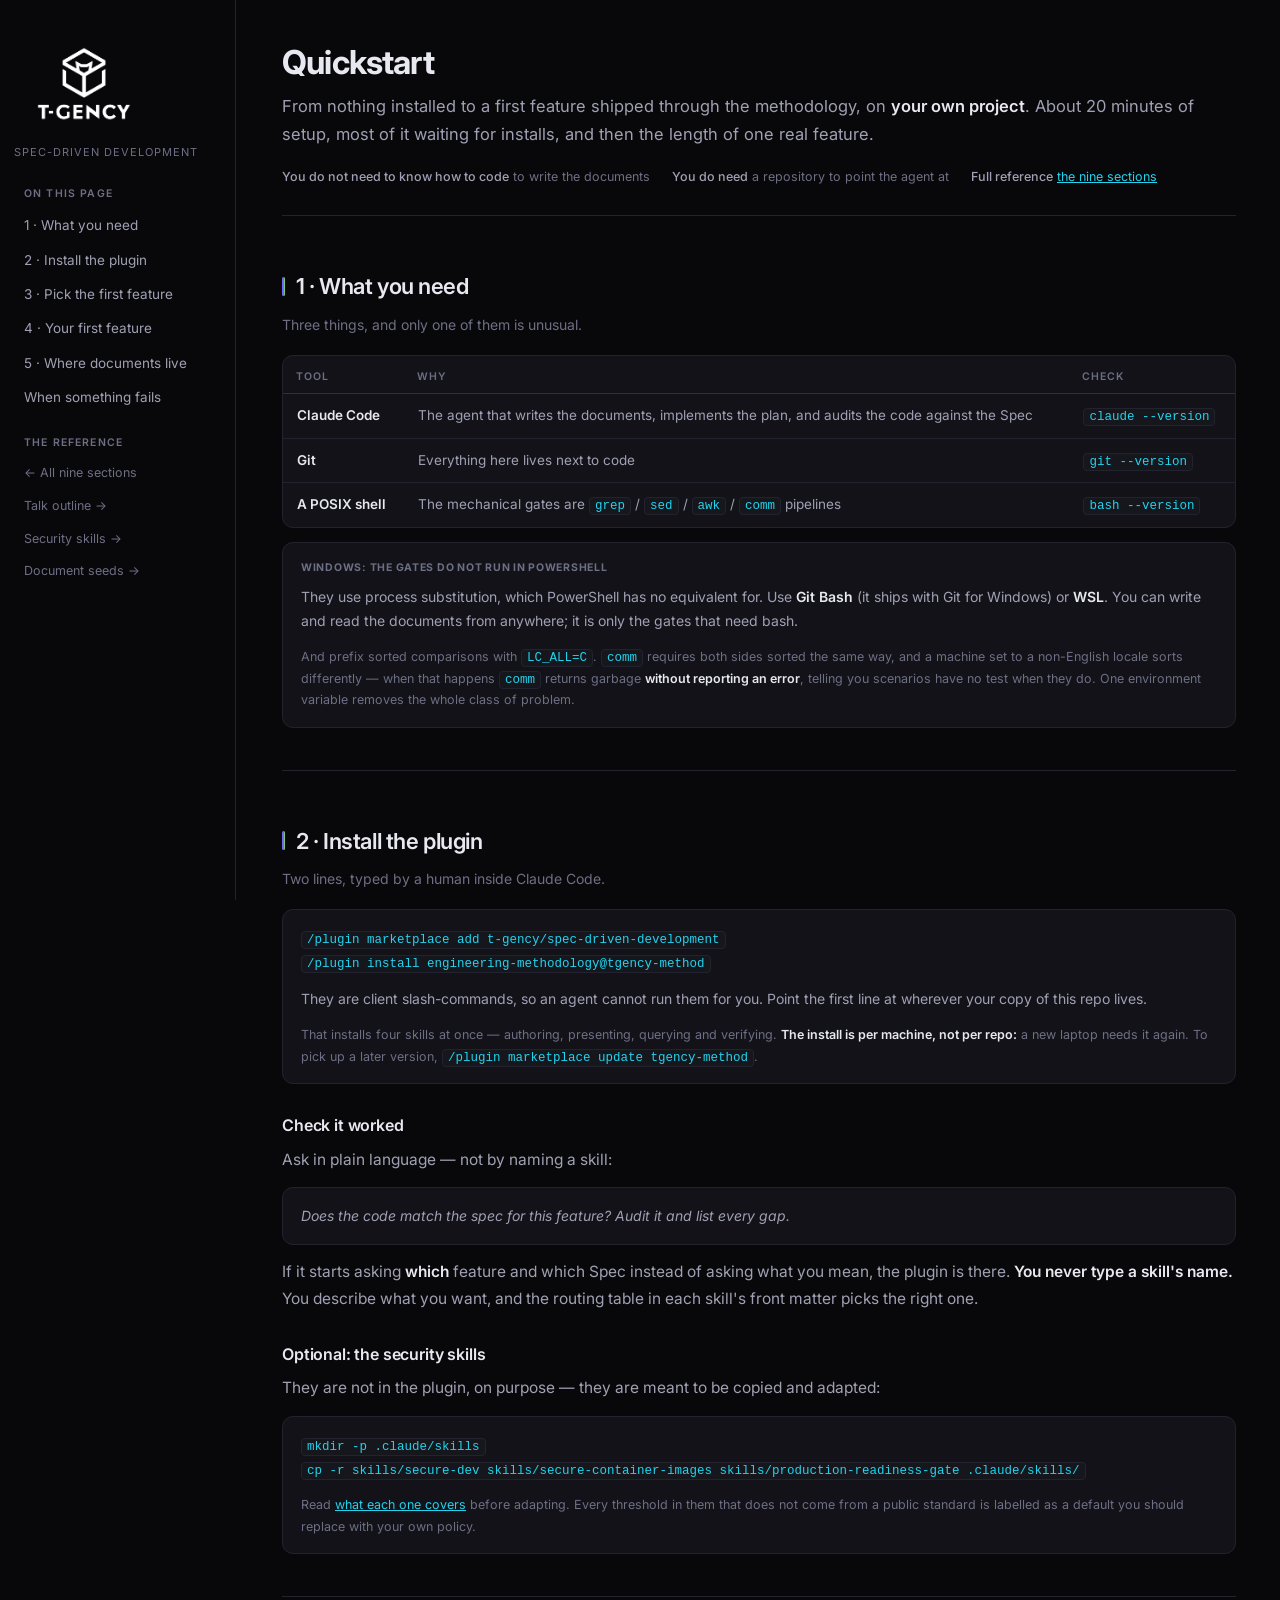
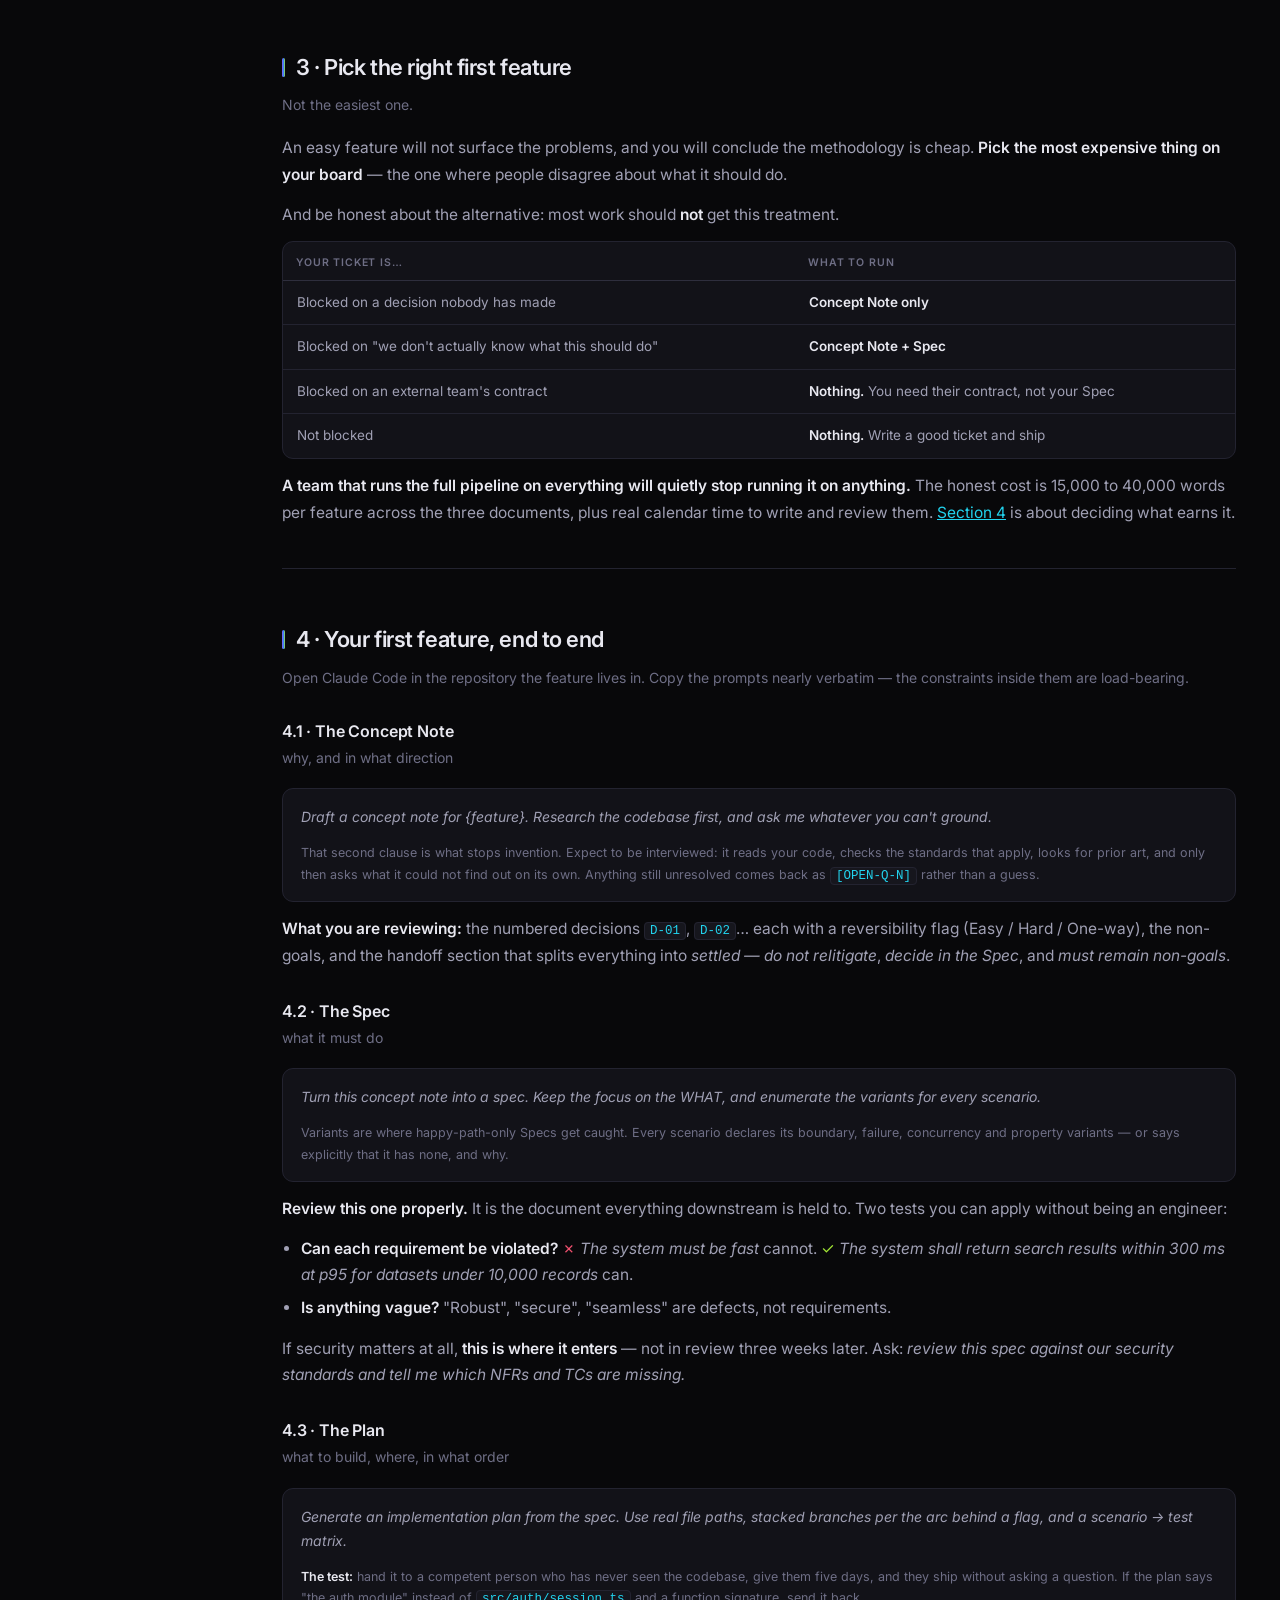
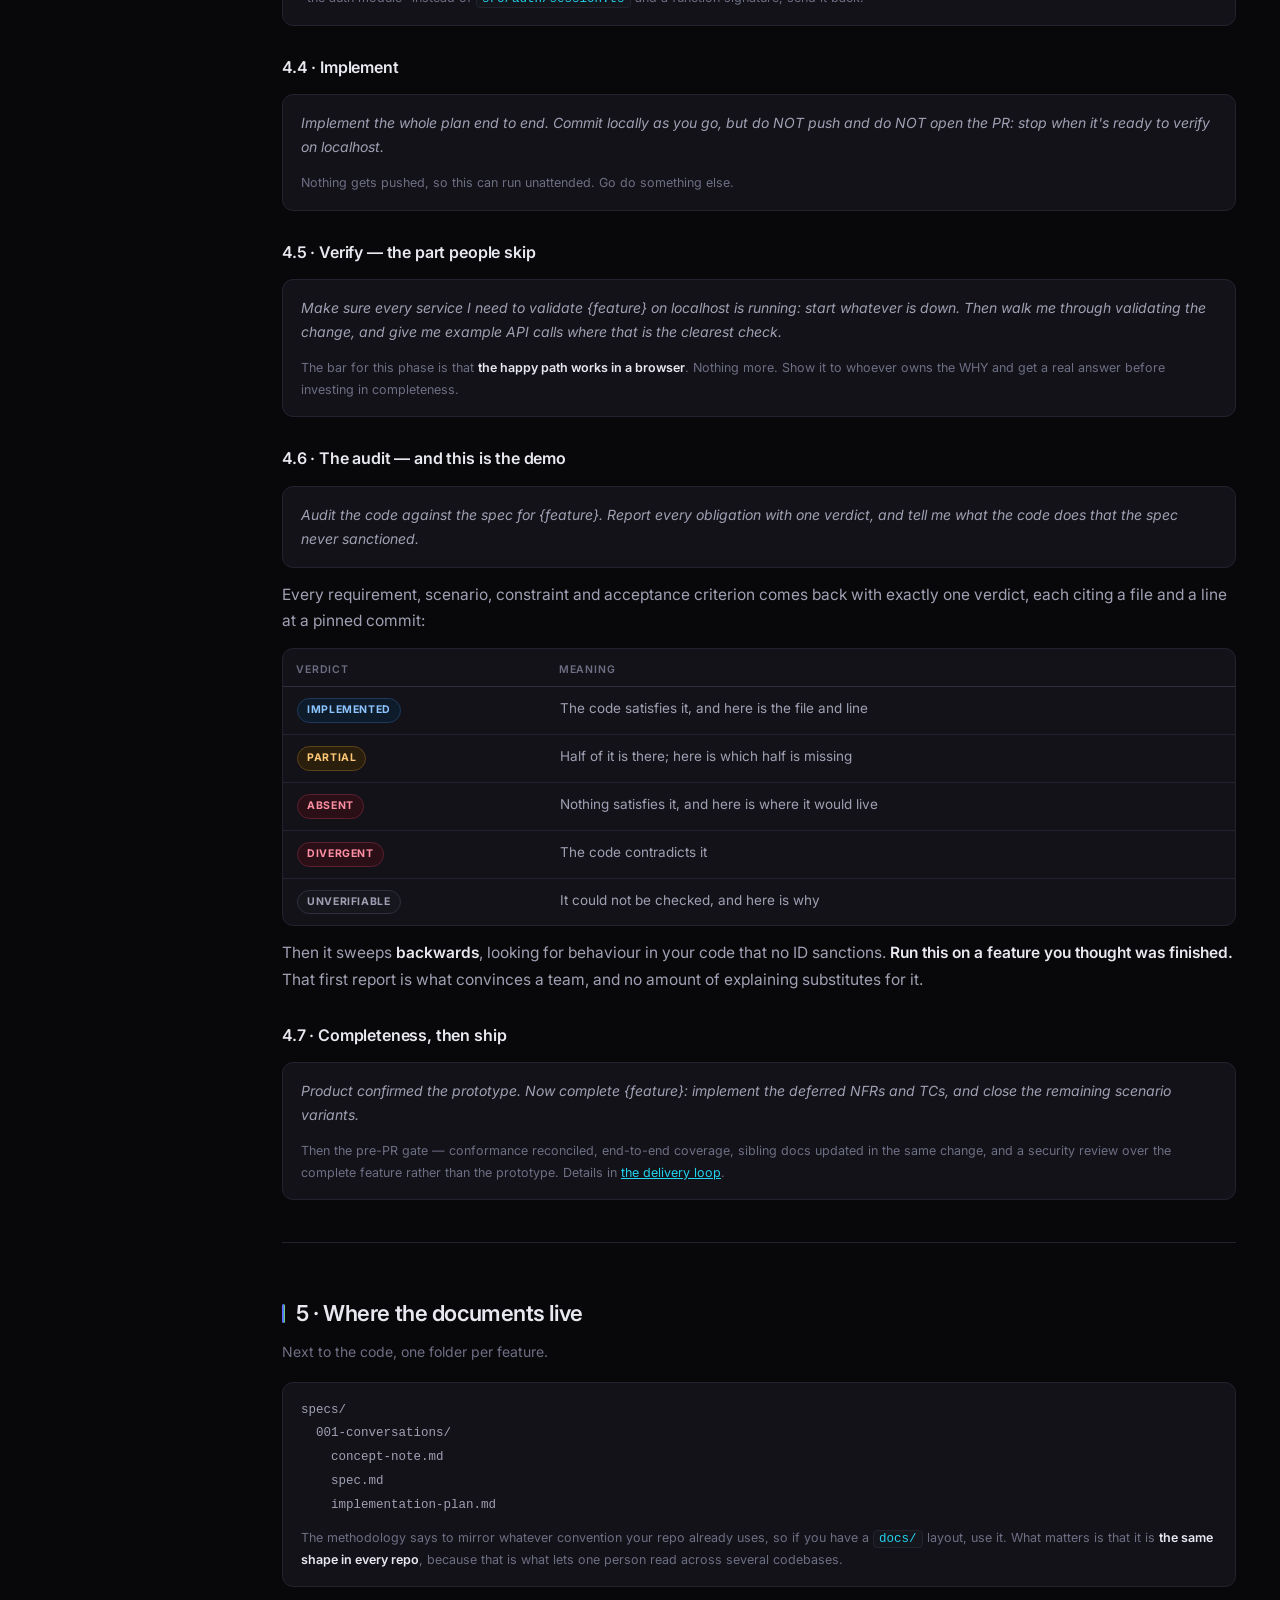
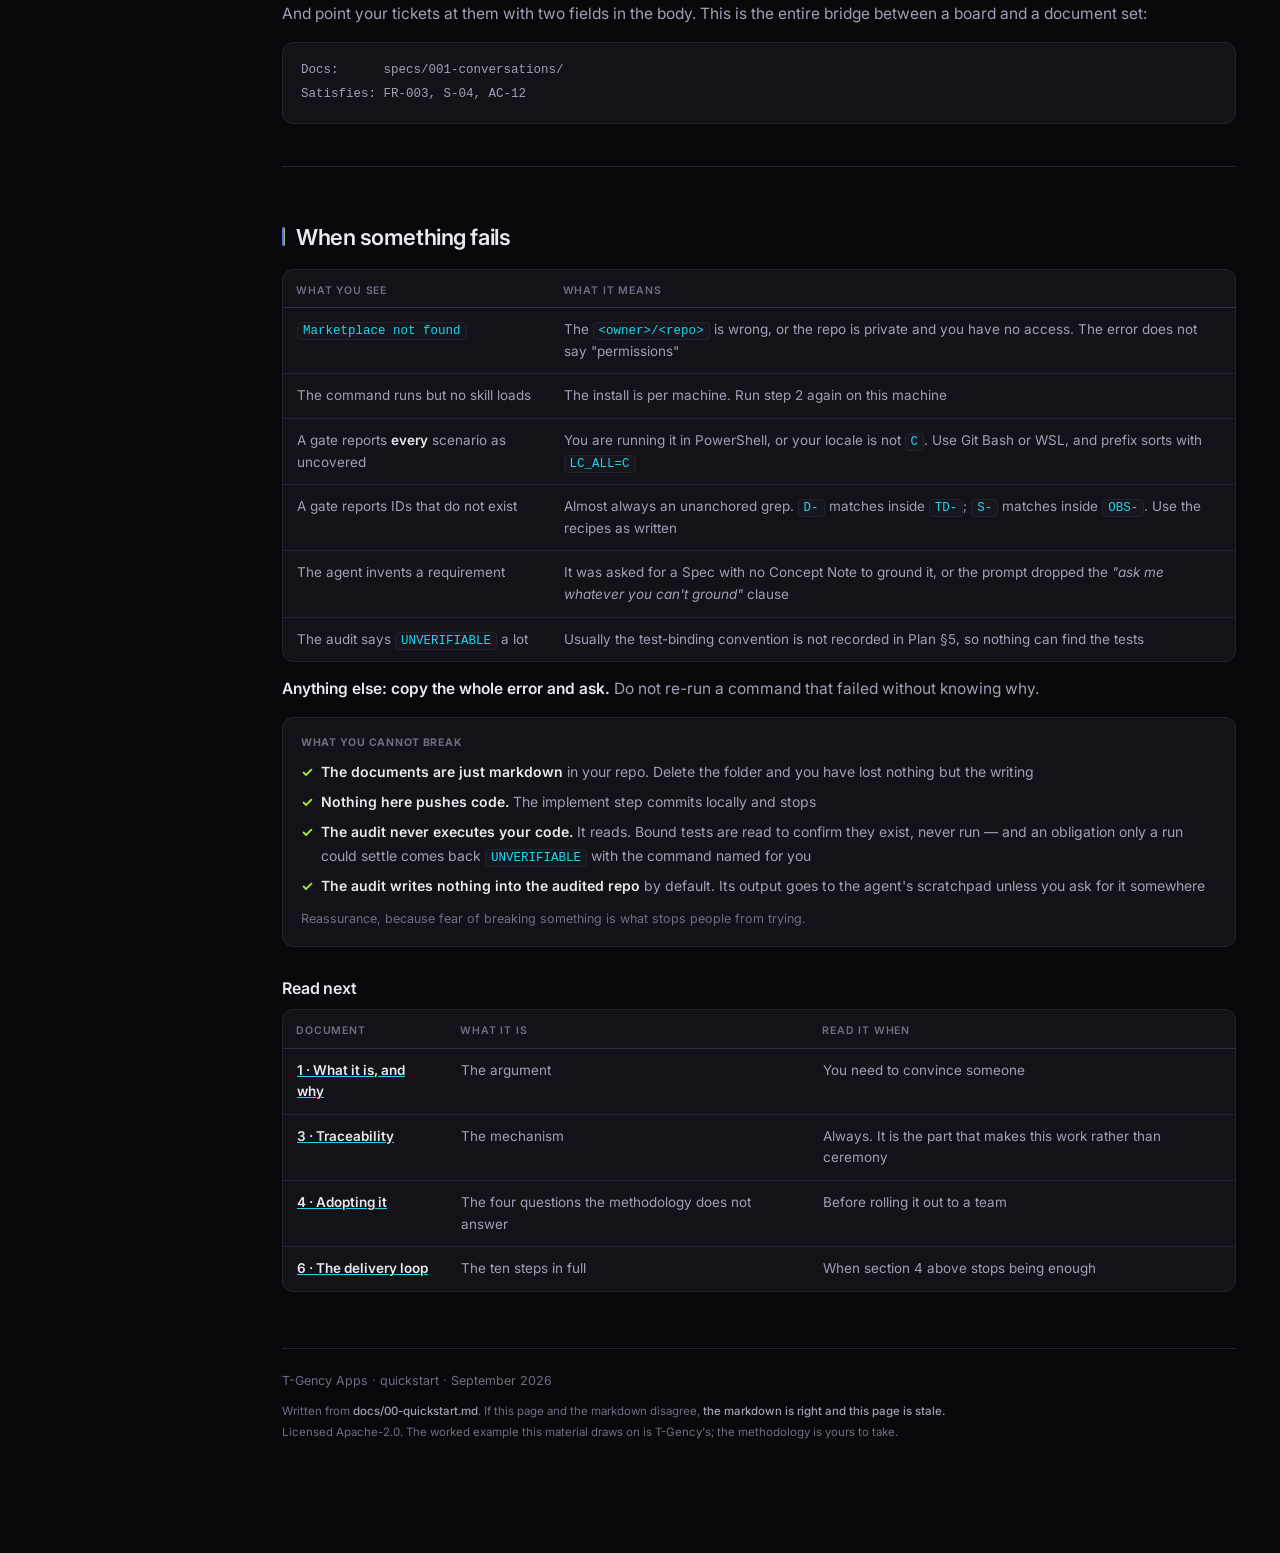
==== commit c52c697a: "Drop the redundant Method label from the sidebar" ====
--- a/docs/quickstart.html
+++ b/docs/quickstart.html
@@ -172,15 +172,14 @@
 }
 
 /* ---------- brand ---------- */
-.brand{display:block;text-decoration:none;margin-bottom:2px}
-.brand img{display:block;width:120px;height:auto;margin:0 0 8px}
-.brand span{display:block;font-size:17px;font-weight:700;letter-spacing:-.02em;color:var(--tx)}
-.brand:hover span{color:var(--green)}
+.brand{display:block;text-decoration:none;margin:0 0 4px}
+.brand img{display:block;width:120px;height:auto}
+.brand:hover{opacity:.75}
 </style>
 </head><body>
 <div class="wrap">
 <nav>
-  <a class="brand" href="index.html"><img src="assets/tgency-logo.png" alt="T-Gency" width="120"><span>Method</span></a>
+  <a class="brand" href="index.html"><img src="assets/tgency-logo.png" alt="T-Gency" width="120"></a>
   <div class="brandsub">Spec-Driven Development</div>
 
   <div class="navgrp">On this page</div>
